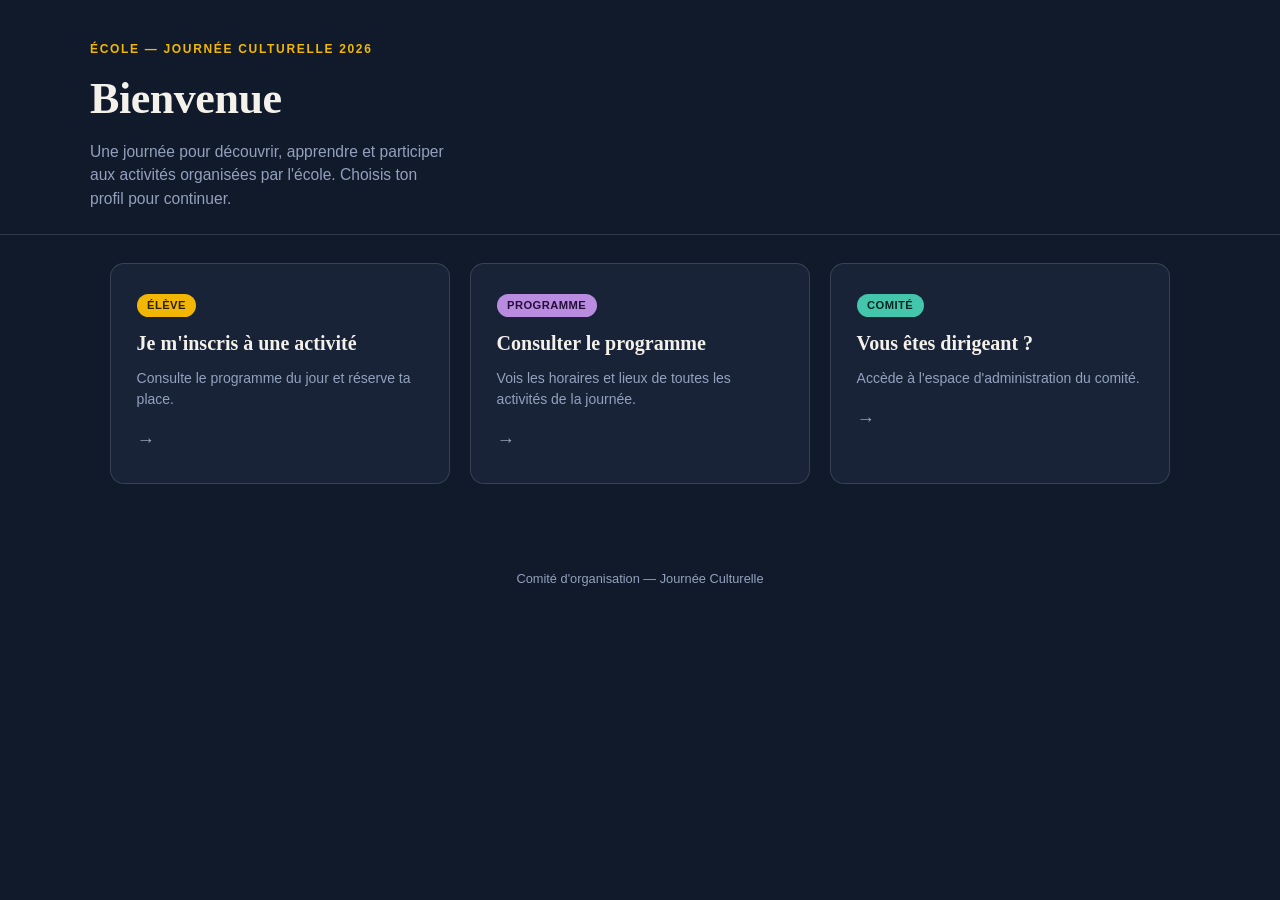
==== index.html @ c7c91853 "Version initiale" ====
<!doctype html>
<html lang="fr">
<head>
  <meta charset="UTF-8" />
  <meta name="viewport" content="width=device-width, initial-scale=1.0" />
  <title>Journée Culturelle — Bienvenue</title>
  <meta name="description" content="Inscris-toi aux activités de la journée culturelle de l'école, consulte le programme, ou accède à l'espace du comité d'organisation." />
  <link rel="stylesheet" href="assets/css/style.css" />
</head>
<body>

  <header class="site-header">
    <div class="header-inner">
      <p class="eyebrow">École — Journée Culturelle 2026</p>
      <h1>Bienvenue</h1>
      <p class="subtitle">Une journée pour découvrir, apprendre et participer aux activités organisées par l'école. Choisis ton profil pour continuer.</p>
    </div>
  </header>

  <main class="choice-section">
    <div class="choice-grid">
      <a href="activites.html" class="choice-card">
        <span class="choice-badge badge-eleve">Élève</span>
        <h2>Je m'inscris à une activité</h2>
        <p>Consulte le programme du jour et réserve ta place.</p>
        <span class="choice-arrow">→</span>
      </a>

      <a href="programme.html" class="choice-card">
        <span class="choice-badge badge-programme">Programme</span>
        <h2>Consulter le programme</h2>
        <p>Vois les horaires et lieux de toutes les activités de la journée.</p>
        <span class="choice-arrow">→</span>
      </a>

      <a href="admin/login.html" class="choice-card">
        <span class="choice-badge badge-admin">Comité</span>
        <h2>Vous êtes dirigeant ?</h2>
        <p>Accède à l'espace d'administration du comité.</p>
        <span class="choice-arrow">→</span>
      </a>
    </div>
  </main>

  <footer class="site-footer">
    <p>Comité d'organisation — Journée Culturelle</p>
  </footer>

</body>
</html>
---- assets/css/style.css ----
/* ============================================
   Journée Culturelle — Design tokens
   ============================================ */
:root {
  --bg: #101a2b;
  --surface: #182338;
  --surface-2: #1f2c47;
  --text: #f4f1ea;
  --text-muted: #93a1bd;
  --border-soft: rgba(244, 241, 234, 0.14);

  --accent-gold: #f2b705;
  --accent-coral: #ef6f53;
  --accent-teal: #43c6ac;
  --accent-lilac: #b98ce0;
  --accent-sky: #5aa9e6;
  --accent-fuchsia: #d6549c;
  --accent-emerald: #4cb782;
  --accent-slate: #7c93b3;
  --accent-amber: #e8a33d;

  --radius: 14px;
  --max-width: 1100px;
}

* { box-sizing: border-box; }

html { -webkit-text-size-adjust: 100%; }

body {
  margin: 0;
  background: var(--bg);
  color: var(--text);
  font-family: -apple-system, "Segoe UI", Roboto, Helvetica, Arial, sans-serif;
  line-height: 1.5;
  -webkit-font-smoothing: antialiased;
}

/* ============================================
   En-tête
   ============================================ */
.site-header {
  padding: 2.5rem 1.25rem 1.5rem;
  border-bottom: 1px solid var(--border-soft);
}

.header-inner {
  max-width: var(--max-width);
  margin: 0 auto;
}

.eyebrow {
  margin: 0 0 0.5rem;
  font-size: 0.75rem;
  font-weight: 600;
  letter-spacing: 0.14em;
  text-transform: uppercase;
  color: var(--accent-gold);
}

.site-header h1 {
  margin: 0 0 0.5rem;
  font-family: "Iowan Old Style", "Palatino Linotype", Georgia, serif;
  font-size: clamp(1.75rem, 5vw, 2.75rem);
  font-weight: 700;
  letter-spacing: -0.01em;
}

.subtitle {
  margin: 0;
  max-width: 42ch;
  color: var(--text-muted);
  font-size: 0.975rem;
}

/* ============================================
   Dashboard admin
   ============================================ */
.dashboard-header {
  padding: 1.5rem 1.25rem;
  border-bottom: 1px solid var(--border-soft);
}

.dashboard-header-inner {
  display: flex;
  align-items: center;
  justify-content: space-between;
  gap: 1rem;
  max-width: var(--max-width);
  margin: 0 auto;
}

.dashboard-header h1 {
  margin: 0.2rem 0 0;
  font-family: "Iowan Old Style", "Palatino Linotype", Georgia, serif;
  font-size: clamp(1.35rem, 4vw, 1.9rem);
}

.dashboard-header-actions {
  display: flex;
  gap: 0.6rem;
  flex: 0 0 auto;
}

.logout-btn {
  flex: 0 0 auto;
  padding: 0.5rem 1rem;
  border-radius: 8px;
  border: 1px solid var(--border-soft);
  background: transparent;
  color: var(--text-muted);
  font-size: 0.85rem;
  cursor: pointer;
  text-decoration: none;
  display: inline-block;
}

.logout-btn:hover { color: var(--text); border-color: var(--text-muted); }

.dashboard-main {
  padding: 1.5rem 1.25rem 3rem;
  max-width: var(--max-width);
  margin: 0 auto;
  display: flex;
  flex-direction: column;
  gap: 1.5rem;
}

.stats-grid {
  display: grid;
  grid-template-columns: repeat(2, 1fr);
  gap: 0.9rem;
}

@media (min-width: 640px) {
  .stats-grid { grid-template-columns: repeat(4, 1fr); }
}

.stat-card {
  padding: 1rem;
  border-radius: var(--radius);
  background: var(--surface);
  border: 1px solid var(--border-soft);
}

.stat-card-total { background: var(--surface-2); }

.stat-value {
  margin: 0.5rem 0 0.15rem;
  font-size: 1.6rem;
  font-weight: 700;
  font-family: "Iowan Old Style", "Palatino Linotype", Georgia, serif;
}

.stat-label {
  margin: 0;
  font-size: 0.75rem;
  color: var(--text-muted);
}

.filters-bar {
  display: flex;
  flex-wrap: wrap;
  align-items: flex-end;
  gap: 0.9rem;
}

.filter-field {
  display: flex;
  flex-direction: column;
  gap: 0.35rem;
  min-width: 180px;
  flex: 1 1 180px;
}

.filter-field label {
  font-size: 0.8rem;
  font-weight: 600;
  color: var(--text-muted);
}

.filter-field select {
  padding: 0.6rem 0.75rem;
  border-radius: 8px;
  border: 1px solid var(--border-soft);
  background: var(--surface);
  color: var(--text);
  font-size: 0.9rem;
}

.export-btn {
  flex: 0 0 auto;
  border: none;
  cursor: pointer;
}

.table-wrapper {
  overflow-x: auto;
  border-radius: var(--radius);
  border: 1px solid var(--border-soft);
}

.inscriptions-table {
  width: 100%;
  border-collapse: collapse;
  font-size: 0.875rem;
}

.inscriptions-table th,
.inscriptions-table td {
  padding: 0.75rem 1rem;
  text-align: left;
  white-space: nowrap;
}

.inscriptions-table thead {
  background: var(--surface-2);
}

.inscriptions-table th {
  font-size: 0.7rem;
  font-weight: 700;
  letter-spacing: 0.06em;
  text-transform: uppercase;
  color: var(--text-muted);
}

.inscriptions-table tbody tr {
  background: var(--surface);
  border-top: 1px solid var(--border-soft);
}

.programme-form-section {
  padding: 1.25rem;
  border-radius: var(--radius);
  background: var(--surface);
  border: 1px solid var(--border-soft);
}

.programme-form-section h2 {
  margin: 0 0 0.3rem;
  font-family: "Iowan Old Style", "Palatino Linotype", Georgia, serif;
  font-size: 1.15rem;
}

.section-hint {
  margin: 0 0 1.1rem;
  font-size: 0.8rem;
  color: var(--text-muted);
}

.programme-form-section textarea {
  padding: 0.7rem 0.85rem;
  border-radius: 8px;
  border: 1px solid var(--border-soft);
  background: var(--surface-2);
  color: var(--text);
  font-size: 0.9rem;
  font-family: inherit;
  resize: vertical;
}

.repetition-titre {
  margin: 0 0 0.3rem;
  font-weight: 700;
  font-size: 0.9rem;
}

.programme-form-actions {
  display: flex;
  align-items: center;
  gap: 0.9rem;
}

.cancel-edit-btn {
  background: transparent;
  border: none;
  color: var(--text-muted);
  font-size: 0.85rem;
  cursor: pointer;
  text-decoration: underline;
}

.cancel-edit-btn:hover { color: var(--text); }

.programme-list-section {
  padding: 1.25rem;
  border-radius: var(--radius);
  background: var(--surface);
  border: 1px solid var(--border-soft);
}

.programme-list-section h2 {
  margin: 0 0 1rem;
  font-family: "Iowan Old Style", "Palatino Linotype", Georgia, serif;
  font-size: 1.15rem;
}

.programme-manage-list {
  list-style: none;
  margin: 0;
  padding: 0;
  display: flex;
  flex-direction: column;
  gap: 0.75rem;
}

.programme-manage-item {
  display: flex;
  align-items: center;
  justify-content: space-between;
  gap: 1rem;
  flex-wrap: wrap;
  padding: 0.85rem 1rem;
  border-radius: 10px;
  background: var(--surface-2);
  border: 1px solid var(--border-soft);
}

.programme-manage-titre {
  margin: 0.4rem 0 0.2rem;
  font-weight: 600;
  font-size: 0.9rem;
}

.programme-manage-meta {
  margin: 0;
  font-size: 0.8rem;
  color: var(--text-muted);
}

.programme-manage-actions {
  display: flex;
  gap: 0.5rem;
  flex: 0 0 auto;
}

.prog-edit-btn,
.prog-delete-btn {
  padding: 0.4rem 0.8rem;
  border-radius: 8px;
  font-size: 0.8rem;
  cursor: pointer;
  border: 1px solid var(--border-soft);
  background: transparent;
  color: var(--text);
}

.prog-edit-btn:hover { border-color: var(--accent-gold); color: var(--accent-gold); }

.prog-delete-btn:hover { border-color: var(--accent-coral); color: var(--accent-coral); }

.programme-manage-empty {
  color: var(--text-muted);
  font-size: 0.875rem;
  text-align: center;
  padding: 1rem 0;
}

.empty-state {
  padding: 2rem 1rem;
  text-align: center;
  color: var(--text-muted);
  background: var(--surface);
}

/* ============================================
   Lien retour (page activités)
   ============================================ */
.back-link {
  display: inline-block;
  margin: 1.1rem 1.25rem 0;
  color: var(--text-muted);
  text-decoration: none;
  font-size: 0.875rem;
}

.back-link:hover { color: var(--text); }

/* ============================================
   Accueil — cartes de choix
   ============================================ */
.choice-section {
  padding: 1.75rem 1.25rem 3rem;
  max-width: var(--max-width);
  margin: 0 auto;
}

.choice-grid {
  display: grid;
  grid-template-columns: 1fr;
  gap: 1.25rem;
}

@media (min-width: 480px) {
  .choice-grid { grid-template-columns: repeat(auto-fit, minmax(220px, 1fr)); }
}

.choice-card {
  display: flex;
  flex-direction: column;
  gap: 0.6rem;
  padding: 1.85rem 1.6rem;
  border-radius: var(--radius);
  background: var(--surface);
  border: 1px solid var(--border-soft);
  text-decoration: none;
  color: var(--text);
  transition: transform 0.15s ease, border-color 0.15s ease;
}

.choice-card:hover {
  transform: translateY(-3px);
  border-color: var(--accent-gold);
}

.choice-badge {
  align-self: flex-start;
  padding: 0.2rem 0.65rem;
  border-radius: 999px;
  font-size: 0.7rem;
  font-weight: 700;
  letter-spacing: 0.04em;
  text-transform: uppercase;
}

.badge-eleve { background: var(--accent-gold); color: #2a2005; }
.badge-programme { background: var(--accent-lilac); color: #250f38; }
.badge-admin { background: var(--accent-teal); color: #062420; }

.choice-card h2 {
  margin: 0.1rem 0 0;
  font-family: "Iowan Old Style", "Palatino Linotype", Georgia, serif;
  font-size: 1.25rem;
  font-weight: 700;
}

.choice-card p {
  margin: 0;
  font-size: 0.875rem;
  color: var(--text-muted);
}

.choice-arrow {
  margin-top: 0.4rem;
  font-size: 1.15rem;
  color: var(--text-muted);
  transition: transform 0.15s ease;
}

.choice-card:hover .choice-arrow {
  transform: translateX(4px);
  color: var(--accent-gold);
}

@media (prefers-reduced-motion: reduce) {
  .choice-card, .choice-arrow { transition: none; }
  .choice-card:hover { transform: none; }
}

/* ============================================
   Filtres
   ============================================ */
.filters {
  display: flex;
  gap: 0.6rem;
  padding: 1rem 1.25rem;
  max-width: var(--max-width);
  margin: 0 auto;
  overflow-x: auto;
  scrollbar-width: none;
}

.filters::-webkit-scrollbar { display: none; }

.filter-chip {
  flex: 0 0 auto;
  padding: 0.5rem 1.1rem;
  border-radius: 999px;
  border: 1px solid var(--border-soft);
  background: transparent;
  color: var(--text);
  font-size: 0.875rem;
  font-weight: 500;
  cursor: pointer;
  transition: background-color 0.15s ease, color 0.15s ease, border-color 0.15s ease;
}

.filter-chip.is-active {
  background: var(--accent-gold);
  border-color: var(--accent-gold);
  color: #10192b;
  font-weight: 700;
}

/* ============================================
   Grille d'activités
   ============================================ */
.activities-grid {
  display: grid;
  grid-template-columns: 1fr;
  gap: 1.25rem;
  padding: 0.5rem 1.25rem 3rem;
  max-width: var(--max-width);
  margin: 0 auto;
}

@media (min-width: 640px) {
  .activities-grid { grid-template-columns: repeat(2, 1fr); }
}

@media (min-width: 960px) {
  .activities-grid { grid-template-columns: repeat(3, 1fr); }
}

.loading-msg {
  grid-column: 1 / -1;
  color: var(--text-muted);
  text-align: center;
  padding: 2rem 0;
}

/* ============================================
   Billet d'activité (signature element)
   ============================================ */
.ticket {
  display: flex;
  flex-direction: column;
  background: var(--surface);
  border-radius: var(--radius);
  overflow: hidden;
  border: 1px solid var(--border-soft);
  animation: ticket-in 0.35s ease both;
}

@media (prefers-reduced-motion: reduce) {
  .ticket { animation: none; }
}

@keyframes ticket-in {
  from { opacity: 0; transform: translateY(6px); }
  to { opacity: 1; transform: translateY(0); }
}

.ticket-main {
  padding: 1.25rem 1.25rem 1rem;
}

.ticket-tag {
  display: inline-block;
  padding: 0.2rem 0.65rem;
  border-radius: 999px;
  font-size: 0.7rem;
  font-weight: 700;
  letter-spacing: 0.04em;
  text-transform: uppercase;
  margin-bottom: 0.65rem;
}

.tag-theatre             { background: var(--accent-coral); color: #2a120c; }
.tag-defile-moderne      { background: var(--accent-gold);  color: #2a2005; }
.tag-defile-traditionnel { background: var(--accent-teal);  color: #062420; }
.tag-chant-rap           { background: var(--accent-lilac); color: #250f38; }
.tag-danse-afro-hiphop   { background: var(--accent-sky);   color: #041b30; }
.tag-sape                { background: var(--accent-fuchsia); color: #300a1c; }
.tag-repetition           { background: var(--accent-emerald); color: #062418; }
.tag-repos                { background: var(--accent-slate);   color: #0e1826; }
.tag-reunion               { background: var(--accent-amber);   color: #2c1804; }

.ticket-title {
  margin: 0 0 0.6rem;
  font-family: "Iowan Old Style", "Palatino Linotype", Georgia, serif;
  font-size: 1.25rem;
  font-weight: 700;
}

.ticket-details {
  display: flex;
  gap: 1.25rem;
  margin: 0 0 0.75rem;
}

.ticket-details div { display: flex; flex-direction: column; }

.ticket-details dt {
  font-size: 0.65rem;
  font-weight: 700;
  letter-spacing: 0.08em;
  text-transform: uppercase;
  color: var(--text-muted);
}

.ticket-details dd {
  margin: 0;
  font-size: 0.875rem;
}

.ticket-desc {
  margin: 0;
  font-size: 0.875rem;
  color: var(--text-muted);
}

/* Souche du billet — divisée par une ligne perforée */
.ticket-stub {
  position: relative;
  display: flex;
  align-items: center;
  justify-content: space-between;
  gap: 1rem;
  padding: 1rem 1.25rem;
  margin-top: 0.25rem;
  background: var(--surface-2);
  border-top: 2px dashed var(--border-soft);
}

.ticket-stub::before,
.ticket-stub::after {
  content: "";
  position: absolute;
  top: -11px;
  width: 22px;
  height: 22px;
  border-radius: 50%;
  background: var(--bg);
}

.ticket-stub::before { left: -11px; }
.ticket-stub::after  { right: -11px; }

.ticket-places { margin: 0; line-height: 1.1; }

.places-count { font-size: 1.1rem; font-weight: 700; }
.places-total { font-size: 0.8rem; color: var(--text-muted); margin-left: 0.15rem; }

.progress-track {
  margin-top: 0.35rem;
  width: 100%;
  max-width: 90px;
  height: 4px;
  border-radius: 999px;
  background: var(--border-soft);
  overflow: hidden;
}

.progress-fill {
  height: 100%;
  background: var(--accent-teal);
  border-radius: 999px;
}

.ticket-btn {
  flex: 0 0 auto;
  padding: 0.55rem 1.1rem;
  border-radius: 8px;
  background: var(--accent-gold);
  color: #10192b;
  font-weight: 700;
  font-size: 0.875rem;
  text-decoration: none;
  white-space: nowrap;
  transition: transform 0.15s ease;
}

.ticket-btn:hover { transform: translateY(-1px); }

.ticket-btn.is-full {
  background: transparent;
  border: 1px solid var(--border-soft);
  color: var(--text-muted);
  pointer-events: none;
}

/* Accessibilité clavier */
a:focus-visible,
button:focus-visible {
  outline: 2px solid var(--accent-gold);
  outline-offset: 2px;
}

/* ============================================
   Programme des répétitions
   ============================================ */
.programme-section {
  display: flex;
  flex-direction: column;
  gap: 1.5rem;
  padding: 1.25rem 1.25rem 3rem;
  max-width: var(--max-width);
  margin: 0 auto;
}

.programme-group {
  background: var(--surface);
  border: 1px solid var(--border-soft);
  border-radius: var(--radius);
  padding: 1.25rem;
}

.programme-group-header {
  margin-bottom: 0.9rem;
}

.repetition-list {
  list-style: none;
  margin: 0;
  padding: 0;
  display: grid;
  grid-template-columns: 1fr;
  gap: 0.9rem;
}

@media (min-width: 640px) {
  .repetition-list { grid-template-columns: repeat(2, 1fr); }
}

.repetition-item {
  padding: 0.9rem 1rem;
  background: var(--surface-2);
  border-radius: 10px;
  border: 1px solid var(--border-soft);
}

.repetition-when {
  display: flex;
  align-items: baseline;
  gap: 0.5rem;
  margin-bottom: 0.4rem;
}

.repetition-jour {
  font-weight: 700;
  font-size: 0.95rem;
}

.repetition-heure {
  font-size: 0.8rem;
  color: var(--text-muted);
}

.repetition-lieu {
  margin: 0 0 0.3rem;
  font-size: 0.85rem;
  color: var(--text-muted);
}

.repetition-encadrant {
  margin: 0 0 0.3rem;
  font-size: 0.85rem;
}

.repetition-consigne {
  margin: 0;
  font-size: 0.8rem;
  font-style: italic;
  color: var(--text-muted);
}

/* ============================================
   Formulaire d'inscription
   ============================================ */
.form-section {
  padding: 0.5rem 1.25rem 3rem;
  max-width: 480px;
  margin: 0 auto;
}

.inscription-form {
  display: flex;
  flex-direction: column;
  gap: 1.1rem;
}

.form-group {
  display: flex;
  flex-direction: column;
  gap: 0.4rem;
}

.form-group label {
  font-size: 0.8rem;
  font-weight: 600;
  color: var(--text-muted);
}

.form-group input,
.form-group select {
  padding: 0.7rem 0.85rem;
  border-radius: 8px;
  border: 1px solid var(--border-soft);
  background: var(--surface);
  color: var(--text);
  font-size: 0.95rem;
  font-family: inherit;
}

.form-group input:focus,
.form-group select:focus {
  outline: 2px solid var(--accent-gold);
  outline-offset: 1px;
}

.form-group input:invalid:not(:placeholder-shown) {
  border-color: var(--accent-coral);
}

.form-error {
  margin: 0;
  padding: 0.7rem 0.9rem;
  border-radius: 8px;
  background: rgba(239, 111, 83, 0.12);
  border: 1px solid var(--accent-coral);
  color: var(--text);
  font-size: 0.875rem;
}

.form-info {
  margin: 0;
  padding: 0.7rem 0.9rem;
  border-radius: 8px;
  background: rgba(90, 169, 230, 0.12);
  border: 1px solid var(--accent-sky);
  color: var(--text);
  font-size: 0.875rem;
}

.form-submit {
  border: none;
  cursor: pointer;
  text-align: center;
  font-size: 0.95rem;
  padding: 0.75rem 1.1rem;
}

.form-submit:disabled {
  opacity: 0.7;
  cursor: not-allowed;
}

/* ============================================
   Page de confirmation (merci.html)
   ============================================ */
.confirmation-section {
  min-height: 60vh;
  display: flex;
  align-items: center;
  justify-content: center;
  padding: 2.5rem 1.25rem;
}

.confirmation-card {
  max-width: 420px;
  text-align: center;
}

.confirmation-icon {
  display: inline-flex;
  align-items: center;
  justify-content: center;
  width: 64px;
  height: 64px;
  margin-bottom: 1.25rem;
  border-radius: 50%;
  background: var(--surface);
  color: var(--accent-teal);
}

.confirmation-card .eyebrow {
  justify-content: center;
}

.confirmation-card h1 {
  margin: 0 0 0.75rem;
  font-family: "Iowan Old Style", "Palatino Linotype", Georgia, serif;
  font-size: clamp(1.5rem, 5vw, 2rem);
  font-weight: 700;
}

.confirmation-text {
  margin: 0 0 1.75rem;
  color: var(--text-muted);
  font-size: 0.95rem;
}

.confirmation-actions {
  display: flex;
  flex-direction: column;
  align-items: center;
  gap: 0.85rem;
}

.back-link-btn {
  color: var(--text-muted);
  text-decoration: none;
  font-size: 0.875rem;
}

.back-link-btn:hover { color: var(--text); }

/* ============================================
   Pied de page
   ============================================ */
.site-footer {
  padding: 1.5rem 1.25rem 2.5rem;
  text-align: center;
  color: var(--text-muted);
  font-size: 0.8rem;
}
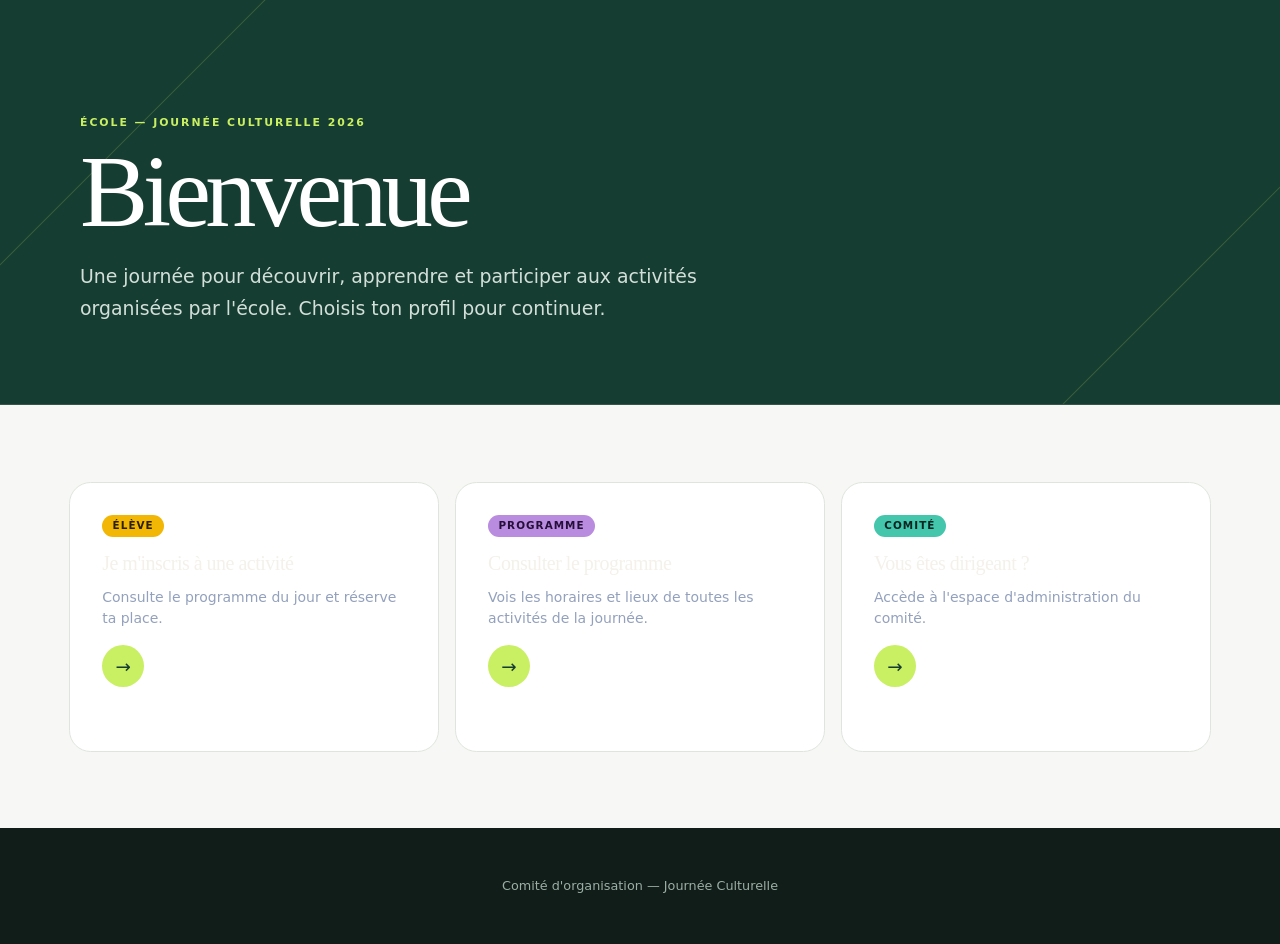
==== commit 1c1337e8: "Déploiement automatique Monsengwo Space V2" ====
--- a/index.html
+++ b/index.html
@@ -6,6 +6,7 @@
   <title>Journée Culturelle — Bienvenue</title>
   <meta name="description" content="Inscris-toi aux activités de la journée culturelle de l'école, consulte le programme, ou accède à l'espace du comité d'organisation." />
   <link rel="stylesheet" href="assets/css/style.css" />
+  <link rel="stylesheet" href="assets/css/v2.css" />
 </head>
 <body>
 
--- a/assets/css/v2.css
+++ b/assets/css/v2.css
@@ -0,0 +1,8 @@
+:root{--v2-ink:#17201c;--v2-forest:#163d31;--v2-lime:#c9ef62;--v2-paper:#fffefa;--v2-cream:#f3f0e7;--v2-line:#dfe5dd;--v2-muted:#68736d;--v2-purple:#7458d7;--v2-orange:#ed9851;--v2-shadow:0 22px 60px rgba(22,61,49,.10)}
+*{box-sizing:border-box}html{scroll-behavior:smooth}body{background:#f7f8f5;color:var(--v2-ink);font-family:Inter,ui-sans-serif,system-ui,-apple-system,"Segoe UI",sans-serif}.site-header{position:relative;overflow:hidden;background:var(--v2-forest);padding:clamp(4rem,9vw,7.5rem) 1.25rem 5rem;color:#fff}.site-header:before,.site-header:after{content:"";position:absolute;border:1px solid rgba(201,239,98,.2);width:26rem;height:26rem;transform:rotate(45deg)}.site-header:before{left:-14rem;top:-14rem}.site-header:after{right:-14rem;bottom:-17rem}.header-inner{position:relative;z-index:1;max-width:1120px}.eyebrow{color:var(--v2-lime);font-size:.68rem;font-weight:800;letter-spacing:.18em}.site-header h1{font-family:Georgia,serif;font-size:clamp(3.2rem,8vw,6.4rem);font-weight:500;line-height:.94;letter-spacing:-.055em;margin:.8rem 0 1.2rem}.subtitle{max-width:620px;color:#d3dfda;font-size:clamp(1rem,2vw,1.18rem);line-height:1.7}.back-link{position:absolute;z-index:10;top:1.2rem;left:max(1.2rem,calc((100vw - 1120px)/2));border:1px solid rgba(255,255,255,.2);border-radius:999px;padding:.65rem 1rem;color:#fff;background:rgba(255,255,255,.08);backdrop-filter:blur(10px)}
+.choice-section,.activities-grid,.form-section,.programme-section,.dashboard-main{max-width:1180px;margin:0 auto;padding:clamp(2rem,6vw,5rem) 1.2rem}.choice-grid{gap:1rem}.choice-card,.ticket,.inscription-form,.programme-group,.table-wrapper,.programme-form-section,.programme-list-section{background:#fff;border:1px solid var(--v2-line);border-radius:1.35rem;box-shadow:none;transition:transform .25s,box-shadow .25s,border-color .25s}.choice-card{padding:2rem;min-height:270px}.choice-card:hover,.ticket:hover{transform:translateY(-5px);box-shadow:var(--v2-shadow);border-color:#b8c9b6}.choice-card h2,.ticket-title,.programme-group h2{font-family:Georgia,serif;font-weight:500;letter-spacing:-.025em}.choice-badge,.ticket-tag{border-radius:999px;font-size:.65rem;font-weight:800;letter-spacing:.1em}.choice-arrow{width:42px;height:42px;border-radius:50%;display:grid;place-items:center;background:var(--v2-lime);color:var(--v2-forest)}.filters{position:sticky;top:0;z-index:20;background:rgba(247,248,245,.9);backdrop-filter:blur(14px);padding:1rem;box-shadow:0 1px var(--v2-line);scrollbar-width:none}.filter-chip{border:1px solid var(--v2-line);background:#fff;border-radius:999px;padding:.7rem 1rem}.filter-chip.is-active{background:var(--v2-forest);border-color:var(--v2-forest);color:#fff}.activities-grid{grid-template-columns:repeat(3,minmax(0,1fr));gap:1rem}.ticket{overflow:hidden;padding:1.6rem;min-height:390px}.ticket-main{display:flex;flex-direction:column}.ticket-title{font-size:1.7rem}.ticket-desc{color:var(--v2-muted);line-height:1.65}.ticket-stub{border-top:1px solid var(--v2-line);background:transparent;padding-top:1.25rem}.progress-track{height:7px;background:#edf0eb;border-radius:99px}.progress-fill{background:linear-gradient(90deg,#7e9d32,var(--v2-lime));border-radius:99px}.ticket-btn{border:0;border-radius:.75rem;background:var(--v2-forest);color:#fff;font-weight:750;padding:.8rem 1.1rem}.ticket-btn:hover{background:#225847}.ticket-btn.is-full{background:#ecefea;color:#727b76}.inscription-form{max-width:680px;padding:clamp(1.3rem,5vw,2.5rem)}.form-group label{font-size:.76rem;font-weight:800}.form-group input,.form-group select,.form-group textarea{min-height:50px;border:1px solid var(--v2-line);border-radius:.8rem;background:#fff;padding:.8rem 1rem;transition:.2s}.form-group input:focus,.form-group select:focus,.form-group textarea:focus{outline:3px solid rgba(126,157,50,.18);border-color:#7e9d32}.form-submit{width:100%;min-height:52px}.form-error,.form-info{border-radius:.75rem}.programme-section{display:grid;gap:1rem}.programme-group{padding:1.7rem}.repetition-item{border:1px solid var(--v2-line);border-radius:1rem;padding:1.2rem;background:#fbfcf9}.site-footer{background:#101d18;color:#9caea6;padding:2.2rem;text-align:center}
+.dashboard-header{background:var(--v2-forest);color:#fff;border:0;padding:1.2rem}.dashboard-header-inner{max-width:1180px}.dashboard-header h1{font-family:Georgia,serif;font-weight:500}.dashboard-header-actions{gap:.6rem}.logout-btn{border:1px solid rgba(255,255,255,.25);background:rgba(255,255,255,.08);color:#fff;border-radius:.7rem;padding:.7rem 1rem}.stats-grid{grid-template-columns:repeat(4,minmax(0,1fr));gap:.85rem}.stat-card{border:1px solid var(--v2-line);border-radius:1rem;background:#fff;padding:1.25rem}.stat-card-total{background:var(--v2-forest);color:#fff}.stat-value{font-family:Georgia,serif;font-size:2.3rem}.filters-bar{position:sticky;top:0;z-index:10;background:rgba(247,248,245,.94);backdrop-filter:blur(12px);border:1px solid var(--v2-line);border-radius:1rem;padding:1rem}.filter-field select{border:1px solid var(--v2-line);border-radius:.7rem;min-height:42px}.inscriptions-table th{background:#f0f3ee;color:#66726c;font-size:.68rem;letter-spacing:.08em}.inscriptions-table td{border-color:#edf0ec}.programme-form-section,.programme-list-section{padding:1.5rem}.programme-manage-item{border:1px solid var(--v2-line);border-radius:1rem}.prog-edit-btn,.prog-delete-btn,.cancel-edit-btn{border-radius:.65rem}
+.v2-status{display:inline-flex;align-items:center;gap:.4rem;border-radius:999px;padding:.35rem .6rem;background:#e7f4e6;color:#3f7341;font-size:.68rem;font-weight:800}.v2-empty{padding:3rem;text-align:center;color:var(--v2-muted)}.v2-skeleton{height:1rem;border-radius:.4rem;background:linear-gradient(90deg,#edf0ec,#f8faf7,#edf0ec);background-size:200%;animation:v2pulse 1.2s infinite}@keyframes v2pulse{to{background-position:-200% 0}}
+@media(max-width:900px){.activities-grid{grid-template-columns:repeat(2,minmax(0,1fr))}.stats-grid{grid-template-columns:repeat(2,minmax(0,1fr))}.dashboard-header-inner{align-items:flex-start}.dashboard-header-actions{flex-wrap:wrap}.table-wrapper{overflow-x:auto}}
+@media(max-width:620px){.site-header{padding-top:5.5rem}.site-header h1{font-size:3.35rem}.choice-section,.activities-grid,.form-section,.programme-section,.dashboard-main{padding-left:.85rem;padding-right:.85rem}.activities-grid,.choice-grid,.stats-grid{grid-template-columns:1fr}.ticket{min-height:auto}.filters{justify-content:flex-start;overflow-x:auto;flex-wrap:nowrap}.filter-chip{white-space:nowrap}.dashboard-header-inner{display:block}.dashboard-header-actions{margin-top:1rem}.filters-bar{align-items:stretch}.filters-bar,.programme-form-actions{display:grid}.inscriptions-table{min-width:720px}}
+@media(prefers-reduced-motion:reduce){*{scroll-behavior:auto!important;transition:none!important;animation:none!important}}
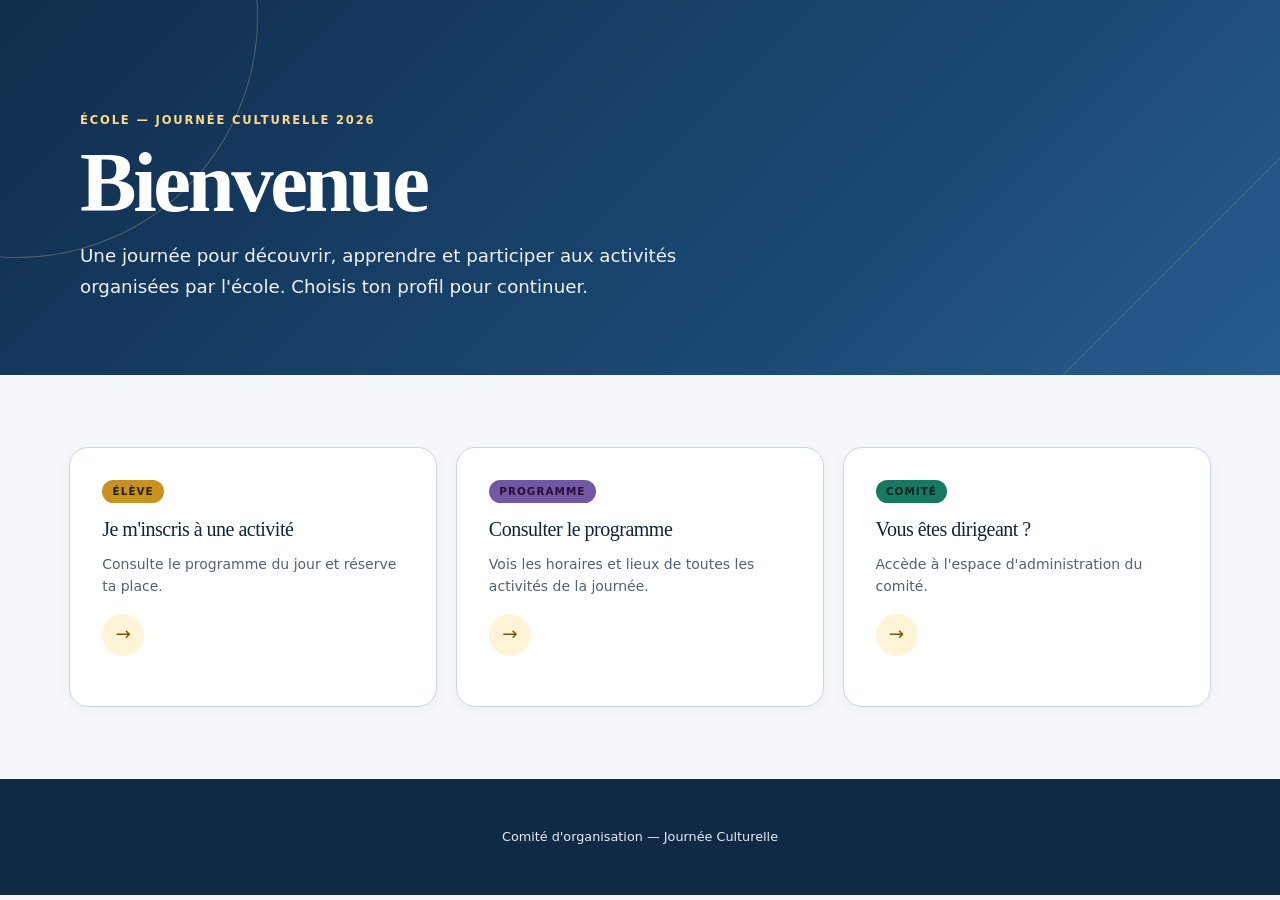
==== commit 146c3ff6: "Remplacement du design par la version claire V3" ====
--- a/index.html
+++ b/index.html
@@ -7,6 +7,7 @@
   <meta name="description" content="Inscris-toi aux activités de la journée culturelle de l'école, consulte le programme, ou accède à l'espace du comité d'organisation." />
   <link rel="stylesheet" href="assets/css/style.css" />
   <link rel="stylesheet" href="assets/css/v2.css" />
+  <link rel="stylesheet" href="assets/css/v3-light.css?v=3.0" />
 </head>
 <body>
 
@@ -48,4 +49,4 @@
   </footer>
 
 </body>
-</html>+</html>
--- a/assets/css/v3-light.css
+++ b/assets/css/v3-light.css
@@ -0,0 +1,12 @@
+:root{color-scheme:light;--bg:#f6f8fb;--surface:#fff;--surface-2:#eef3f8;--text:#18212f;--text-muted:#536274;--border-soft:#ccd6e2;--accent-gold:#c99122;--accent-coral:#c24134;--accent-teal:#187963;--accent-lilac:#7357a5;--accent-sky:#2878b8;--v3-navy:#173b63;--v3-navy-hover:#0f2d4d;--v3-heading:#10243f;--v3-shadow:0 18px 45px rgba(24,52,84,.10)}
+html{scroll-behavior:smooth;-webkit-text-size-adjust:100%}body{margin:0;background:var(--bg);color:var(--text);font-family:Inter,ui-sans-serif,system-ui,-apple-system,"Segoe UI",sans-serif;line-height:1.55;-webkit-font-smoothing:antialiased}a{color:var(--v3-navy)}
+.site-header{position:relative;overflow:hidden;padding:clamp(4.8rem,9vw,7rem) 1.25rem 4.5rem;border:0;background:linear-gradient(135deg,#102d4c 0%,#1c4b78 70%,#255d8e 100%);color:#fff}.site-header:before{content:"";position:absolute;right:-8rem;bottom:-15rem;width:30rem;height:30rem;border:1px solid rgba(255,217,135,.26);border-radius:50%}.header-inner{position:relative;z-index:1;max-width:1120px;margin:0 auto}.eyebrow{margin:0 0 .65rem;color:#ffd987;font-size:.72rem;font-weight:800;letter-spacing:.16em;text-transform:uppercase}.site-header h1{margin:0 0 1rem;color:#fff;font-family:Georgia,"Times New Roman",serif;font-size:clamp(2.55rem,7vw,5.3rem);font-weight:600;line-height:1;letter-spacing:-.04em}.subtitle{max-width:650px;margin:0;color:#edf4fb;font-size:clamp(1rem,2vw,1.14rem);line-height:1.7}.back-link{position:absolute;z-index:10;top:1.2rem;left:max(1.2rem,calc((100vw - 1120px)/2));margin:0;padding:.68rem 1rem;border:1px solid rgba(255,255,255,.55);border-radius:999px;background:rgba(7,27,47,.3);color:#fff;text-decoration:none;backdrop-filter:blur(8px)}.back-link:hover{background:#fff;color:var(--v3-navy)}
+.choice-section,.activities-grid,.form-section,.programme-section,.dashboard-main{width:100%;max-width:1180px;margin:0 auto;padding:clamp(2rem,6vw,4.5rem) 1.2rem}.choice-grid,.activities-grid{gap:1.15rem}.choice-card,.ticket,.inscription-form,.programme-group,.table-wrapper,.programme-form-section,.programme-list-section{border:1px solid var(--border-soft);border-radius:1.2rem;background:#fff;color:var(--text);box-shadow:0 3px 12px rgba(24,52,84,.05)}.choice-card{min-height:260px;padding:2rem}.choice-card:hover,.ticket:hover{border-color:#9db1c7;box-shadow:var(--v3-shadow);transform:translateY(-3px)}.choice-card h2,.ticket-title,.programme-group h2,.programme-form-section h2,.programme-list-section h2{color:var(--v3-heading);font-family:Georgia,"Times New Roman",serif}.choice-arrow{background:#fff4d8;color:#805709}
+.filters{position:sticky;top:0;z-index:20;padding:1rem;border-bottom:1px solid var(--border-soft);background:rgba(246,248,251,.96);backdrop-filter:blur(14px)}.filter-chip{border:1px solid #b9c6d4;border-radius:999px;background:#fff;color:#324357;padding:.7rem 1rem;font-weight:650}.filter-chip.is-active{border-color:var(--v3-navy);background:var(--v3-navy);color:#fff}.activities-grid{grid-template-columns:repeat(3,minmax(0,1fr))}.ticket{min-height:390px;overflow:hidden;padding:1.6rem}.ticket-title{font-size:1.7rem}.ticket-desc,.ticket-meta,.places-total{color:var(--text-muted)}.ticket-stub{border-top:1px solid var(--border-soft);background:transparent;padding-top:1.25rem}.progress-track{height:8px;border-radius:99px;background:#e4eaf1}.progress-fill{border-radius:99px;background:linear-gradient(90deg,#c99122,#e4b84f)}
+.ticket-btn,.form-submit,.export-btn{min-height:48px;border:1px solid var(--v3-navy);border-radius:.72rem;background:var(--v3-navy);color:#fff;font-weight:750;padding:.78rem 1.1rem;cursor:pointer}.ticket-btn:hover,.form-submit:hover,.export-btn:hover{background:var(--v3-navy-hover)}.ticket-btn.is-full,.form-submit:disabled{border-color:#d8dee6;background:#e8ecf1;color:#5b6673;cursor:not-allowed}
+.form-section{max-width:760px}.inscription-form{width:100%;max-width:720px;padding:clamp(1.25rem,4vw,2.3rem);gap:1.15rem}.programme-form-section .inscription-form{max-width:none;margin-top:1.15rem;background:#fbfcfe}.form-group{gap:.48rem}.form-group label,.filter-field label{color:#26384d;font-size:.82rem;font-weight:750}.form-group input,.form-group select,.form-group textarea,.programme-form-section textarea,.filter-field select{width:100%;min-height:52px;padding:.78rem .9rem;border:1.5px solid #aebdcd;border-radius:.72rem;background:#fff;color:#111b28;caret-color:var(--v3-navy);font:inherit;font-size:1rem;opacity:1}.form-group textarea,.programme-form-section textarea{min-height:110px;resize:vertical}.form-group input::placeholder,.form-group textarea::placeholder{color:#6a7787;opacity:1}.form-group select option,.filter-field select option{background:#fff;color:#111b28}.form-group input:hover,.form-group select:hover,.form-group textarea:hover{border-color:#71869c}.form-group input:focus,.form-group select:focus,.form-group textarea:focus,.programme-form-section textarea:focus,.filter-field select:focus{outline:3px solid rgba(39,103,160,.22);outline-offset:1px;border-color:#2767a0;background:#fff}.section-hint{color:#516174;font-size:.9rem;line-height:1.55}.form-error{border:1px solid #e5aaa4;background:#fff1f0;color:#7a1b14}.form-info{border:1px solid #9fc2df;background:#edf7ff;color:#163e61}.programme-form-actions{gap:.75rem}.cancel-edit-btn{min-height:46px;padding:.65rem 1rem;border:1px solid #aebdcd;border-radius:.7rem;background:#fff;color:#31445a;font-weight:700;text-decoration:none}.cancel-edit-btn:hover{border-color:var(--v3-navy);color:var(--v3-navy)}
+.programme-group,.programme-form-section,.programme-list-section{padding:clamp(1.25rem,3vw,1.8rem)}.programme-manage-item,.repetition-item{border:1px solid var(--border-soft);border-radius:.9rem;background:#f8fafc;color:var(--text)}.programme-manage-titre{color:var(--v3-heading);font-size:1rem}.programme-manage-meta,.programme-manage-empty,.repetition-lieu,.repetition-consigne{color:var(--text-muted)}.prog-edit-btn,.prog-delete-btn{min-height:40px;border:1px solid #a9b7c6;border-radius:.62rem;background:#fff;color:#24364a;font-weight:700}.prog-edit-btn:hover{border-color:#2767a0;background:#edf6ff;color:#174f80}.prog-delete-btn:hover{border-color:#d28b84;background:#fff1f0;color:#b42318}
+.dashboard-header{border:0;background:var(--v3-navy);color:#fff;padding:1.15rem}.dashboard-header h1{color:#fff;font-family:Georgia,"Times New Roman",serif}.dashboard-header .eyebrow{color:#ffd987}.dashboard-header-actions{gap:.6rem}.logout-btn{border:1px solid rgba(255,255,255,.58);border-radius:.68rem;background:rgba(255,255,255,.08);color:#fff;padding:.68rem .95rem}.logout-btn:hover{border-color:#fff;background:#fff;color:var(--v3-navy)}.stats-grid{grid-template-columns:repeat(4,minmax(0,1fr));gap:.9rem}.stat-card{border:1px solid var(--border-soft);border-radius:1rem;background:#fff;color:var(--text);padding:1.25rem}.stat-card-total{border-color:var(--v3-navy);background:var(--v3-navy);color:#fff}.stat-card-total .stat-label{color:#dce8f4}.stat-label{color:var(--text-muted)}.stat-value{color:inherit}.filters-bar{border:1px solid var(--border-soft);border-radius:1rem;background:#fff;padding:1rem}.table-wrapper{overflow-x:auto}.inscriptions-table{background:#fff;color:var(--text)}.inscriptions-table thead,.inscriptions-table th{background:#e9eff5;color:#26384d}.inscriptions-table tbody tr{border-top:1px solid #e1e7ee;background:#fff}.inscriptions-table tbody tr:nth-child(even){background:#f8fafc}.inscriptions-table td{color:#263343}.empty-state{background:#fff;color:var(--text-muted)}.v2-status{background:#eaf7ef;color:#17643a}.v2-empty{color:var(--text-muted)}.site-footer{background:#102a46;color:#e4edf6;padding:2.2rem;text-align:center}
+@media(max-width:900px){.activities-grid{grid-template-columns:repeat(2,minmax(0,1fr))}.stats-grid{grid-template-columns:repeat(2,minmax(0,1fr))}.table-wrapper{overflow-x:auto}}
+@media(max-width:620px){.site-header{padding-top:5.4rem}.site-header h1{font-size:clamp(2.45rem,13vw,3.45rem)}.choice-section,.activities-grid,.form-section,.programme-section,.dashboard-main{padding-left:.85rem;padding-right:.85rem}.activities-grid,.choice-grid,.stats-grid{grid-template-columns:1fr}.ticket{min-height:auto}.filters{justify-content:flex-start;overflow-x:auto;flex-wrap:nowrap}.filter-chip{white-space:nowrap}.dashboard-header-inner{align-items:flex-start}.dashboard-header-actions{flex-wrap:wrap}.filters-bar,.programme-form-actions{display:grid;align-items:stretch}.programme-form-section,.programme-list-section{padding:1rem}.programme-form-section .inscription-form{padding:1rem}.inscriptions-table{min-width:720px}}
+@media(prefers-reduced-motion:reduce){*{scroll-behavior:auto!important;transition:none!important;animation:none!important}}
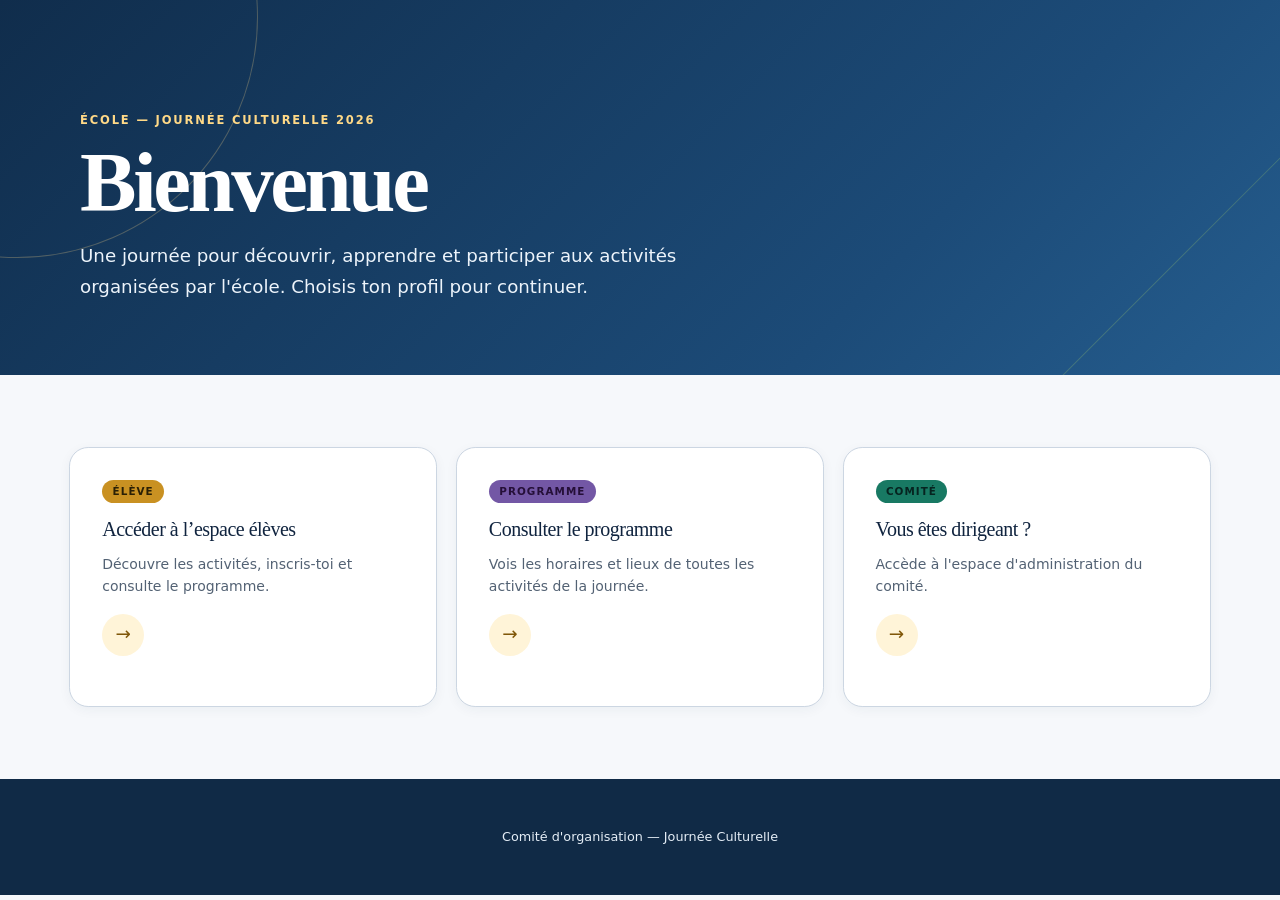
==== commit 85585790: "Déploiement des espaces complets Monsengwo V3.1" ====
--- a/index.html
+++ b/index.html
@@ -21,10 +21,10 @@
 
   <main class="choice-section">
     <div class="choice-grid">
-      <a href="activites.html" class="choice-card">
+      <a href="eleves.html" class="choice-card">
         <span class="choice-badge badge-eleve">Élève</span>
-        <h2>Je m'inscris à une activité</h2>
-        <p>Consulte le programme du jour et réserve ta place.</p>
+        <h2>Accéder à l’espace élèves</h2>
+        <p>Découvre les activités, inscris-toi et consulte le programme.</p>
         <span class="choice-arrow">→</span>
       </a>
 
--- a/assets/css/v3-light.css
+++ b/assets/css/v3-light.css
@@ -10,3 +10,7 @@
 @media(max-width:900px){.activities-grid{grid-template-columns:repeat(2,minmax(0,1fr))}.stats-grid{grid-template-columns:repeat(2,minmax(0,1fr))}.table-wrapper{overflow-x:auto}}
 @media(max-width:620px){.site-header{padding-top:5.4rem}.site-header h1{font-size:clamp(2.45rem,13vw,3.45rem)}.choice-section,.activities-grid,.form-section,.programme-section,.dashboard-main{padding-left:.85rem;padding-right:.85rem}.activities-grid,.choice-grid,.stats-grid{grid-template-columns:1fr}.ticket{min-height:auto}.filters{justify-content:flex-start;overflow-x:auto;flex-wrap:nowrap}.filter-chip{white-space:nowrap}.dashboard-header-inner{align-items:flex-start}.dashboard-header-actions{flex-wrap:wrap}.filters-bar,.programme-form-actions{display:grid;align-items:stretch}.programme-form-section,.programme-list-section{padding:1rem}.programme-form-section .inscription-form{padding:1rem}.inscriptions-table{min-width:720px}}
 @media(prefers-reduced-motion:reduce){*{scroll-behavior:auto!important;transition:none!important;animation:none!important}}
+
+.portal-intro{padding:clamp(1.35rem,4vw,2.2rem);border:1px solid var(--border-soft);border-radius:1.25rem;background:#fff;box-shadow:0 8px 28px rgba(24,52,84,.06)}.portal-kicker{margin:0 0 .45rem;color:#8a6112;font-size:.72rem;font-weight:800;letter-spacing:.13em;text-transform:uppercase}.portal-intro h2{margin:0;color:var(--v3-heading);font-family:Georgia,"Times New Roman",serif;font-size:clamp(1.7rem,4vw,2.5rem)}.portal-intro>p:not(.portal-kicker){max-width:700px;color:var(--text-muted)}.portal-actions{display:grid;grid-template-columns:repeat(4,minmax(0,1fr));gap:.85rem;margin-top:1.4rem}.portal-action{display:flex;min-height:125px;flex-direction:column;justify-content:space-between;padding:1.15rem;border:1px solid #bdc9d6;border-radius:1rem;background:#f8fafc;color:var(--v3-heading);text-decoration:none;transition:.2s}.portal-action:hover{border-color:#6e8cab;background:#fff;box-shadow:var(--v3-shadow);transform:translateY(-2px)}.portal-action strong{font-size:1.05rem}.portal-action span{color:var(--text-muted);font-size:.86rem;line-height:1.45}.portal-action.featured{border-color:var(--v3-navy);background:var(--v3-navy);color:#fff}.portal-action.featured span{color:#dfeaf4}.student-actions{grid-template-columns:repeat(3,minmax(0,1fr))}.student-help{display:grid;grid-template-columns:repeat(3,minmax(0,1fr));gap:.85rem;margin-top:1rem}.student-help div{display:flex;flex-direction:column;gap:.35rem;padding:1.15rem;border-left:4px solid #c99122;background:#fff}.student-help strong{color:var(--v3-heading)}.student-help span{color:var(--text-muted);font-size:.9rem}
+@media(max-width:800px){.portal-actions{grid-template-columns:repeat(2,minmax(0,1fr))}.student-actions,.student-help{grid-template-columns:1fr}.dashboard-header-inner{align-items:flex-start;flex-direction:column}.dashboard-header-actions{width:100%;overflow-x:auto;flex-wrap:nowrap;padding-bottom:.25rem}.dashboard-header-actions .logout-btn{white-space:nowrap}}
+@media(max-width:520px){.portal-actions{grid-template-columns:1fr}.portal-action{min-height:105px}}
